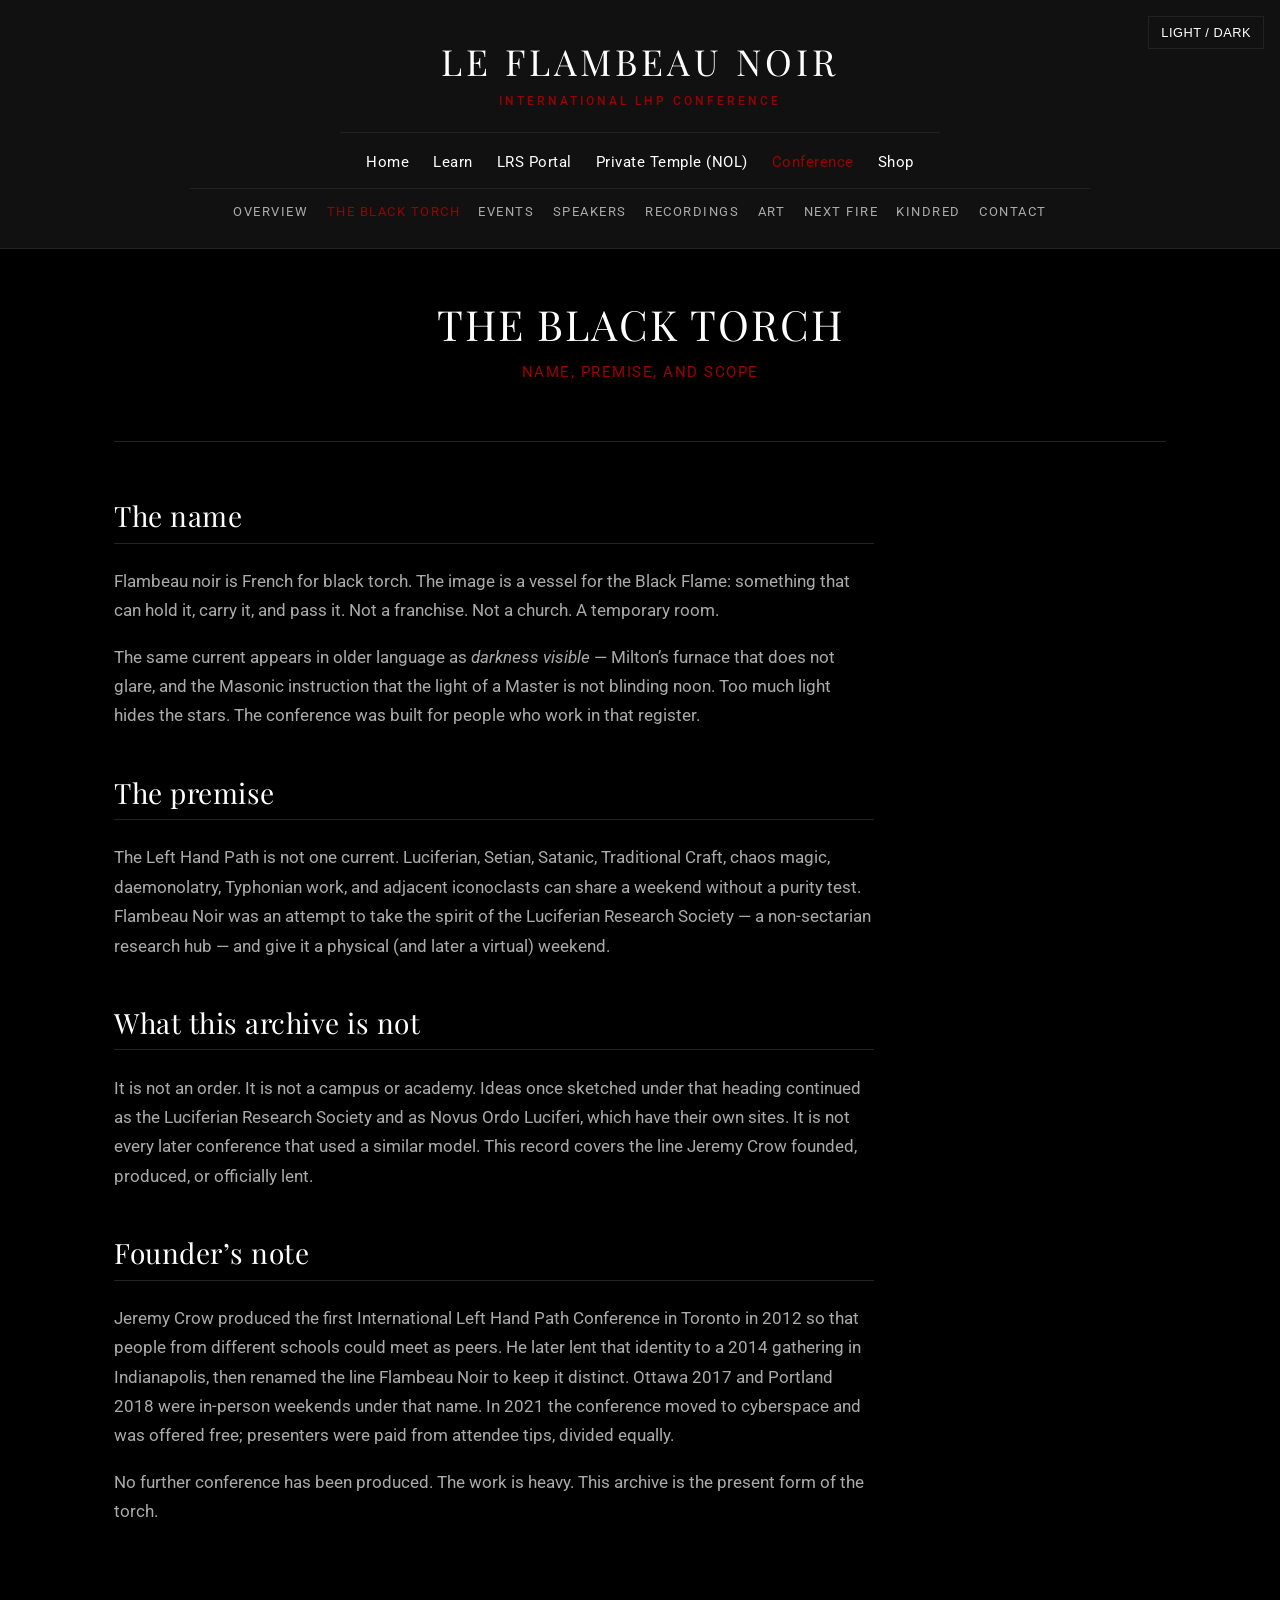
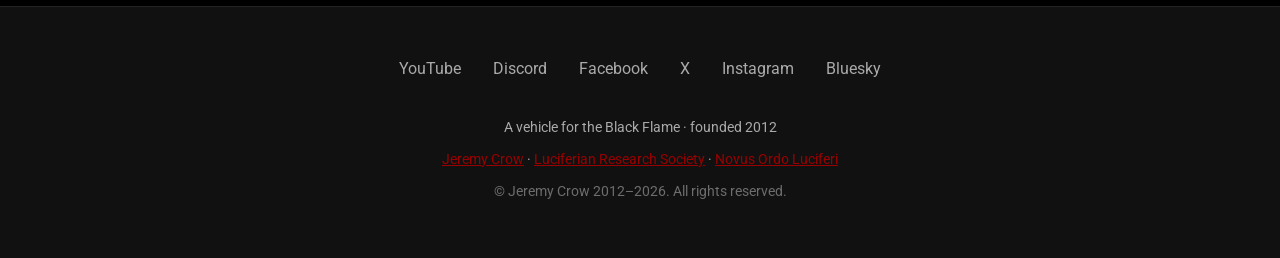
==== about.html @ a1343a39 "Add files via upload" ====
<!DOCTYPE html>
<html lang="en">
<head>
  <meta charset="utf-8">
  <meta name="viewport" content="width=device-width, initial-scale=1">
  <title>The Black Torch | Flambeau Noir</title>
  <meta name="description" content="Archive of Flambeau Noir, the International Left Hand Path Conference founded by Jeremy Crow in 2012.">
  <link rel="preconnect" href="https://fonts.googleapis.com">
  <link rel="preconnect" href="https://fonts.gstatic.com" crossorigin>
  <link href="https://fonts.googleapis.com/css2?family=Playfair+Display:ital,wght@0,400..900;1,400..900&family=Roboto:ital,wght@0,300;0,400;0,500;1,300;1,400&display=swap" rel="stylesheet">
  <link rel="stylesheet" href="styles.css">
</head>
<body>
  <button class="mode-toggle" id="modeToggle" type="button">Light / Dark</button>
  <header class="global-header">
    <div class="header-banner-container">
      <div class="site-text-banner space-esoteric">
        <a class="banner-title" href="index.html">Le Flambeau Noir</a>
        <div class="banner-sub">International LHP Conference</div>
      </div>
      <nav class="matrix-nav" aria-label="Network">
        <a href="https://www.jeremycrow.com/">Home</a>
        <a href="https://www.jeremycrow.com/learn.html">Learn</a>
        <a href="https://luciferianresearch.org/">LRS Portal</a>
        <a href="https://novusordoluciferi.com/">Private Temple (NOL)</a>
        <a href="index.html" class="active-node">Conference</a>
        <a href="https://jeremycrow.storenvy.com/">Shop</a>
      </nav>
      <nav class="archive-nav" aria-label="Archive">
        <a href="index.html" class="">Overview</a>
        <a href="about.html" class="active-node">The Black Torch</a>
        <a href="events.html" class="">Events</a>
        <a href="speakers.html" class="">Speakers</a>
        <a href="recordings.html" class="">Recordings</a>
        <a href="art.html" class="">Art</a>
        <a href="next.html" class="">Next Fire</a>
        <a href="related.html" class="">Kindred</a>
        <a href="contact.html" class="">Contact</a>
      </nav>
    </div>
  </header>
  <main class="archive-container">

    <section class="archive-hero">
      <h1>The Black Torch</h1>
      <p class="subtitle">Name, premise, and scope</p>
    </section>
    <div class="prose page-section">
      <h2>The name</h2>
      <p>Flambeau noir is French for black torch. The image is a vessel for the Black Flame: something that can hold it, carry it, and pass it. Not a franchise. Not a church. A temporary room.</p>
      <p>The same current appears in older language as <em>darkness visible</em> — Milton’s furnace that does not glare, and the Masonic instruction that the light of a Master is not blinding noon. Too much light hides the stars. The conference was built for people who work in that register.</p>
    </div>
    <div class="prose page-section">
      <h2>The premise</h2>
      <p>The Left Hand Path is not one current. Luciferian, Setian, Satanic, Traditional Craft, chaos magic, daemonolatry, Typhonian work, and adjacent iconoclasts can share a weekend without a purity test. Flambeau Noir was an attempt to take the spirit of the Luciferian Research Society — a non-sectarian research hub — and give it a physical (and later a virtual) weekend.</p>
    </div>
    <div class="prose page-section">
      <h2>What this archive is not</h2>
      <p>It is not an order. It is not a campus or academy. Ideas once sketched under that heading continued as the Luciferian Research Society and as Novus Ordo Luciferi, which have their own sites. It is not every later conference that used a similar model. This record covers the line Jeremy Crow founded, produced, or officially lent.</p>
    </div>
    <div class="prose page-section">
      <h2>Founder’s note</h2>
      <p>Jeremy Crow produced the first International Left Hand Path Conference in Toronto in 2012 so that people from different schools could meet as peers. He later lent that identity to a 2014 gathering in Indianapolis, then renamed the line Flambeau Noir to keep it distinct. Ottawa 2017 and Portland 2018 were in-person weekends under that name. In 2021 the conference moved to cyberspace and was offered free; presenters were paid from attendee tips, divided equally.</p>
      <p>No further conference has been produced. The work is heavy. This archive is the present form of the torch.</p>
    </div>

  </main>
  <footer class="global-footer">
    <div class="social-links">
      <a href="https://www.youtube.com/JeremyCrow">YouTube</a>
      <a href="https://discord.gg/GvjsS4C">Discord</a>
      <a href="https://www.facebook.com/PrimusJeremyCrow">Facebook</a>
      <a href="https://x.com/FlambeauNoir">X</a>
      <a href="https://www.instagram.com/jeremycrow/">Instagram</a>
      <a href="https://bsky.app/profile/jeremycrow.bsky.social">Bluesky</a>
    </div>
    <div class="footer-meta">
      <p>A vehicle for the Black Flame · founded 2012</p>
      <p><a href="https://www.jeremycrow.com/">Jeremy Crow</a> · <a href="https://luciferianresearch.org/">Luciferian Research Society</a> · <a href="https://novusordoluciferi.com/">Novus Ordo Luciferi</a></p>
      <p class="copyright">© Jeremy Crow 2012–2026. All rights reserved.</p>
    </div>
  </footer>
  <script src="script.js"></script>
</body>
</html>
---- styles.css ----
/* Flambeau Noir — same token family as JeremyCrow.com & LuciferianResearch.org */
:root {
  --bg-primary: #000000;
  --bg-secondary: #111111;
  --text-primary: #ffffff;
  --text-muted: #aaaaaa;
  --accent-color: #990000;
  --accent-hover: #c00000;
  --border-color: #222222;
  --font-serif: "Playfair Display", Georgia, serif;
  --font-sans: "Roboto", Helvetica, Arial, sans-serif;
}

body.light-mode {
  --bg-primary: #ffffff;
  --bg-secondary: #f5f5f5;
  --text-primary: #111111;
  --text-muted: #555555;
  --accent-color: #7a0000;
  --accent-hover: #990000;
  --border-color: #dddddd;
}

* { box-sizing: border-box; }

body {
  margin: 0;
  padding: 0;
  background-color: var(--bg-primary);
  color: var(--text-primary);
  font-family: var(--font-sans);
  line-height: 1.75;
  transition: background-color 0.3s ease, color 0.3s ease;
}

h1, h2, h3, h4 {
  font-family: var(--font-serif);
  font-weight: 600;
  letter-spacing: 0.5px;
  line-height: 1.3;
}

a { color: var(--accent-color); }
a:hover { color: var(--accent-hover); }

.global-header {
  background-color: var(--bg-secondary);
  border-bottom: 1px solid var(--border-color);
  padding-bottom: 0.5rem;
}

.site-text-banner {
  padding: 2.5rem 1rem 1.25rem;
  display: flex;
  flex-direction: column;
  align-items: center;
  text-align: center;
}

.banner-title {
  font-family: var(--font-serif);
  font-size: 2.25rem;
  font-weight: 400;
  letter-spacing: 4px;
  text-transform: uppercase;
  line-height: 1.2;
  color: var(--text-primary);
  text-decoration: none;
}

.banner-title:hover { color: var(--text-primary); }

.banner-sub {
  font-family: var(--font-sans);
  font-size: 0.75rem;
  font-weight: 500;
  color: var(--accent-color);
  letter-spacing: 3px;
  text-transform: uppercase;
  margin-top: 0.5rem;
}

.space-esoteric {
  border-bottom: 1px double var(--border-color);
  max-width: 600px;
  margin: 0 auto;
}

.matrix-nav,
.archive-nav {
  display: flex;
  justify-content: center;
  align-items: center;
  flex-wrap: wrap;
  gap: 1.5rem;
  padding: 0 1rem;
}

.matrix-nav {
  margin-top: 1rem;
  margin-bottom: 0.25rem;
}

.archive-nav {
  margin: 0.75rem 0 1rem;
  padding-top: 0.75rem;
  border-top: 1px solid var(--border-color);
  max-width: 900px;
  margin-left: auto;
  margin-right: auto;
  gap: 1.15rem;
}

.matrix-nav a,
.archive-nav a {
  color: var(--text-primary);
  text-decoration: none;
  font-size: 0.95rem;
  letter-spacing: 0.5px;
  transition: color 0.2s ease;
}

.archive-nav a {
  font-size: 0.82rem;
  text-transform: uppercase;
  letter-spacing: 1.5px;
  color: var(--text-muted);
}

.matrix-nav a:hover,
.matrix-nav a.active-node,
.archive-nav a:hover,
.archive-nav a.active-node {
  color: var(--accent-color);
}

.mode-toggle {
  position: fixed;
  top: 1rem;
  right: 1rem;
  background-color: var(--bg-secondary);
  color: var(--text-primary);
  border: 1px solid var(--border-color);
  padding: 0.5rem 0.75rem;
  font-size: 0.8rem;
  text-transform: uppercase;
  letter-spacing: 0.5px;
  cursor: pointer;
  z-index: 1000;
}

.mode-toggle:hover { border-color: var(--accent-color); }

.archive-container {
  max-width: 1100px;
  margin: 3rem auto;
  padding: 0 1.5rem;
}

.archive-hero {
  text-align: center;
  margin-bottom: 3.5rem;
  border-bottom: 1px solid var(--border-color);
  padding-bottom: 2.25rem;
}

.archive-hero h1 {
  font-size: 2.6rem;
  margin: 0 0 0.5rem;
  text-transform: uppercase;
  letter-spacing: 2px;
  font-weight: 400;
}

.subtitle {
  font-family: var(--font-sans);
  font-size: 0.95rem;
  color: var(--accent-color);
  text-transform: uppercase;
  letter-spacing: 1.5px;
  margin: 0 0 1.25rem;
}

.lede,
.lineage-statement {
  max-width: 720px;
  margin: 0 auto;
  color: var(--text-muted);
  font-size: 1.05rem;
}

.year-spine {
  display: grid;
  grid-template-columns: repeat(5, 1fr);
  gap: 0.75rem;
  margin: 0 0 3.5rem;
}

.year-card {
  display: block;
  border: 1px solid var(--border-color);
  background: var(--bg-secondary);
  padding: 1.15rem 0.9rem;
  text-decoration: none;
  color: var(--text-primary);
  min-height: 8.5rem;
}

.year-card:hover {
  border-color: var(--accent-color);
  color: var(--text-primary);
}

.year-card .yr {
  display: block;
  font-family: var(--font-serif);
  font-size: 1.6rem;
  color: var(--accent-color);
  letter-spacing: 1px;
}

.year-card .place {
  display: block;
  margin-top: 0.35rem;
  font-size: 0.92rem;
}

.year-card .tag {
  display: block;
  margin-top: 0.5rem;
  font-size: 0.75rem;
  color: var(--text-muted);
  text-transform: uppercase;
  letter-spacing: 1px;
}

.archive-grid {
  display: grid;
  grid-template-columns: 1fr 280px;
  gap: 3.5rem;
  align-items: start;
}

.philosophical-block h2,
.event-year-block h2,
.page-section h2 {
  font-size: 1.75rem;
  border-bottom: 1px solid var(--border-color);
  padding-bottom: 0.5rem;
  font-weight: 400;
}

.philosophical-block p,
.event-year-block p,
.page-section p,
.prose p {
  color: var(--text-muted);
  font-size: 1.05rem;
}

.prose { max-width: 760px; }
.prose + .prose, .page-section + .page-section { margin-top: 2.75rem; }

blockquote {
  margin: 1.5rem 0;
  padding: 0.25rem 0 0.25rem 1.25rem;
  border-left: 3px solid var(--accent-color);
  color: var(--text-muted);
  font-family: var(--font-serif);
  font-style: italic;
  font-size: 1.15rem;
}

.sidebar-historical { position: sticky; top: 5rem; }

.panel-section h3 {
  font-size: 0.95rem;
  text-transform: uppercase;
  letter-spacing: 1.5px;
  border-bottom: 1px solid var(--border-color);
  padding-bottom: 0.5rem;
  margin: 0 0 1rem;
  font-weight: 400;
}

.presenter-list,
.plain-list {
  list-style: none;
  padding: 0;
  margin: 0;
}

.presenter-list li,
.plain-list li {
  padding: 0.4rem 0;
  color: var(--text-muted);
  border-bottom: 1px dashed #1c1c1c;
}

body.light-mode .presenter-list li,
body.light-mode .plain-list li {
  border-bottom: 1px dashed #e5e5e5;
}

.presenter-list a, .plain-list a { text-decoration: none; }

.network-card {
  background: var(--bg-secondary);
  border: 1px solid var(--border-color);
  padding: 1.5rem;
  margin-top: 2rem;
}

.network-link {
  display: block;
  color: var(--accent-color);
  text-decoration: none;
  font-weight: 500;
  margin: 0.45rem 0;
}

.timeline {
  width: 100%;
  border-collapse: collapse;
  font-size: 0.95rem;
}

.timeline th,
.timeline td {
  text-align: left;
  padding: 0.7rem 0.6rem;
  border-bottom: 1px solid var(--border-color);
  vertical-align: top;
}

.timeline th {
  color: var(--text-muted);
  font-weight: 500;
  text-transform: uppercase;
  letter-spacing: 1px;
  font-size: 0.75rem;
}

.timeline a { text-decoration: none; }

.meta-row {
  color: var(--text-muted);
  font-size: 0.92rem;
  text-transform: uppercase;
  letter-spacing: 1.5px;
  margin-bottom: 1.5rem;
}

.speaker-grid {
  display: grid;
  grid-template-columns: repeat(auto-fill, minmax(240px, 1fr));
  gap: 1rem;
}

.speaker-card {
  border: 1px solid var(--border-color);
  padding: 1rem 1.1rem;
  background: var(--bg-secondary);
}

.speaker-card h3 {
  margin: 0 0 0.35rem;
  font-size: 1.15rem;
  font-weight: 400;
}

.speaker-card .years {
  font-size: 0.78rem;
  color: var(--accent-color);
  letter-spacing: 1px;
  text-transform: uppercase;
}

.speaker-card p {
  margin: 0.55rem 0 0;
  color: var(--text-muted);
  font-size: 0.92rem;
}

.recording {
  border-bottom: 1px solid var(--border-color);
  padding: 1.1rem 0;
}

.recording h3 {
  margin: 0 0 0.25rem;
  font-size: 1.2rem;
  font-weight: 400;
}

.recording .who { color: var(--accent-color); font-size: 0.9rem; }

.cta-wrapper { text-align: center; margin: 2.5rem 0; }

.cta-button {
  display: inline-block;
  background-color: var(--accent-color);
  color: #fff;
  font-family: var(--font-sans);
  font-weight: 500;
  text-transform: uppercase;
  letter-spacing: 1px;
  font-size: 0.85rem;
  padding: 0.95rem 1.75rem;
  text-decoration: none;
  border-radius: 0;
}

.cta-button:hover {
  background-color: var(--accent-hover);
  color: #fff;
}

.related-cards {
  display: grid;
  grid-template-columns: 1fr 1fr;
  gap: 1.25rem;
}

.related-cards article {
  border: 1px solid var(--border-color);
  background: var(--bg-secondary);
  padding: 1.5rem;
}

.status-note {
  border: 1px solid var(--border-color);
  padding: 1.25rem 1.4rem;
  background: var(--bg-secondary);
  color: var(--text-muted);
}

.global-footer {
  background-color: var(--bg-secondary);
  border-top: 1px solid var(--border-color);
  padding: 3rem 1.5rem;
  text-align: center;
  margin-top: 5rem;
}

.social-links {
  display: flex;
  justify-content: center;
  flex-wrap: wrap;
  gap: 2rem;
  margin-bottom: 2rem;
}

.social-links a {
  color: var(--text-muted);
  text-decoration: none;
}

.social-links a:hover { color: var(--text-primary); }

.footer-meta p {
  margin: 0.4rem 0;
  font-size: 0.9rem;
  color: var(--text-muted);
}

.copyright {
  margin-top: 1.5rem;
  font-size: 0.8rem;
  opacity: 0.6;
}

@media (max-width: 900px) {
  .archive-grid,
  .related-cards,
  .year-spine { grid-template-columns: 1fr; }
  .archive-hero h1 { font-size: 2rem; }
  .matrix-nav, .archive-nav {
    flex-direction: column;
    gap: 0.65rem;
  }
  .year-card { min-height: 0; }
}

@media (max-width: 600px) {
  .banner-title { font-size: 1.5rem; letter-spacing: 2px; }
  .banner-sub { font-size: 0.65rem; letter-spacing: 1.5px; }
}
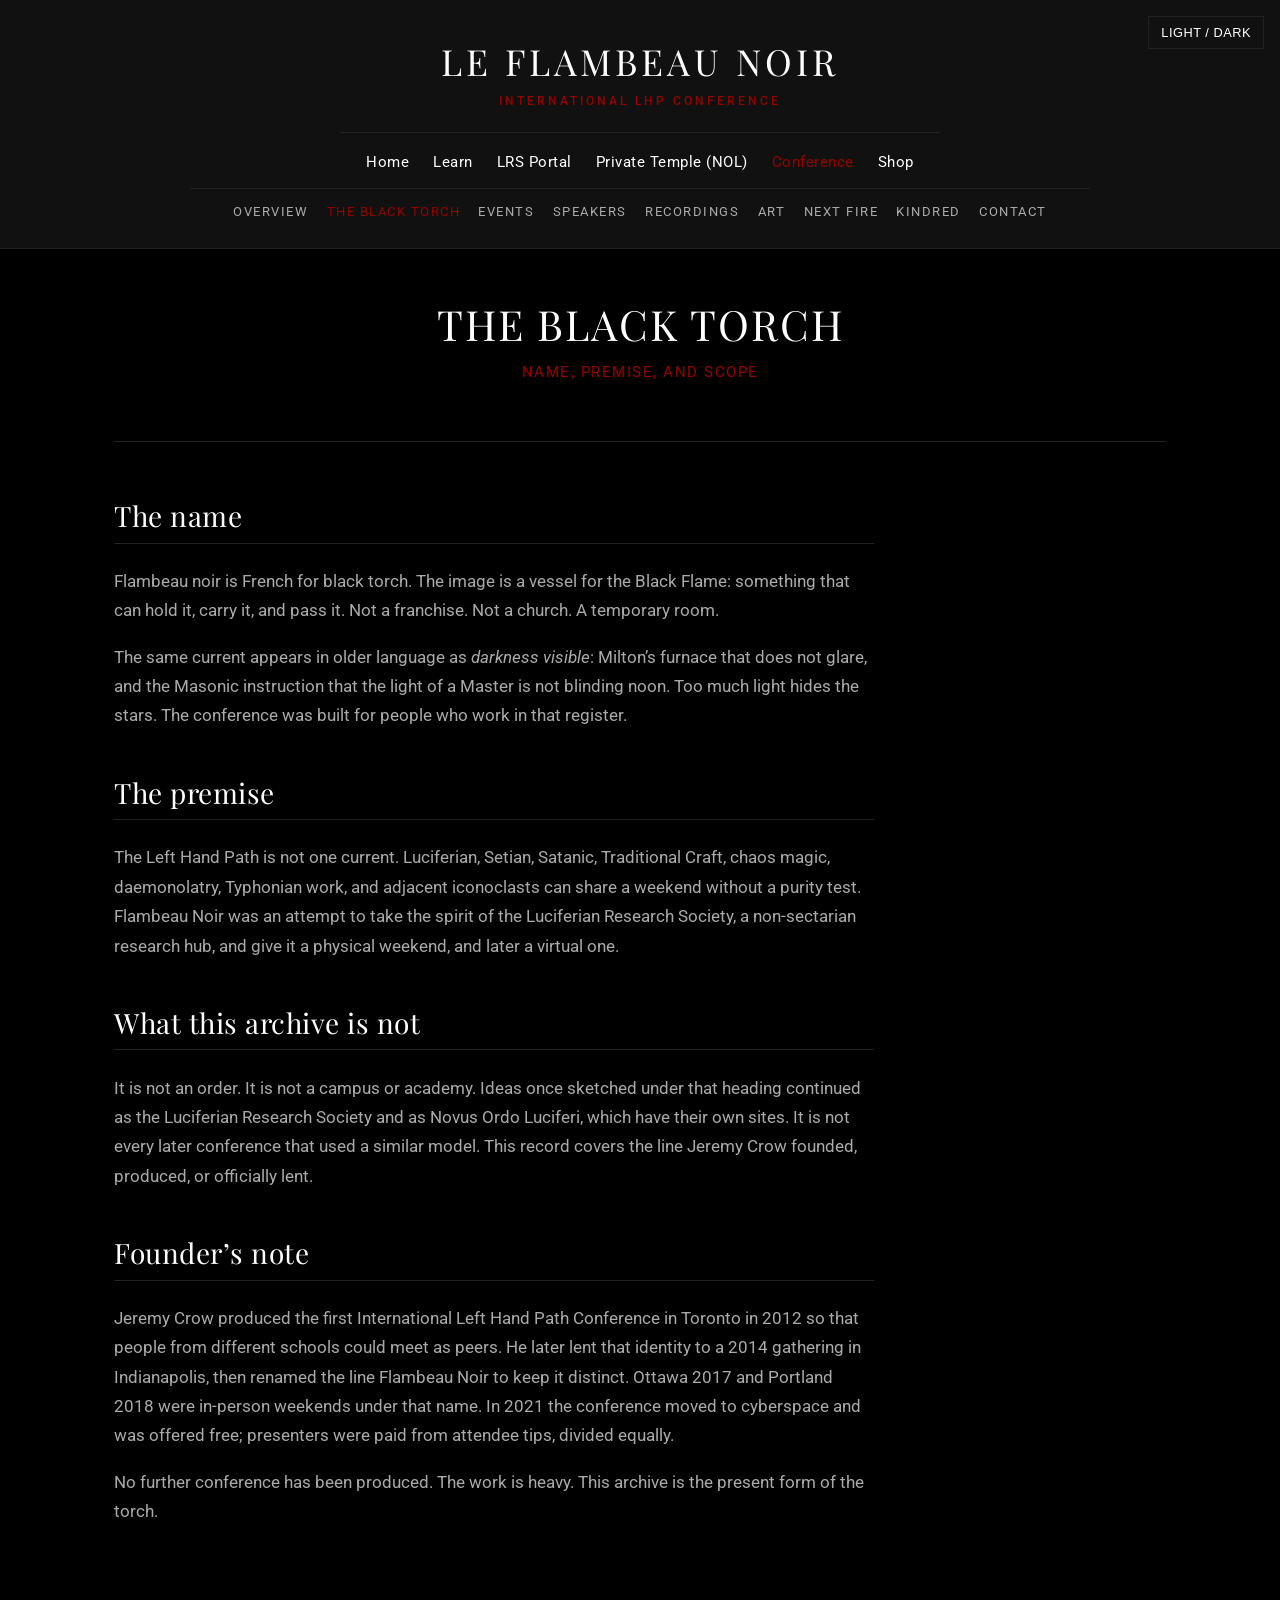
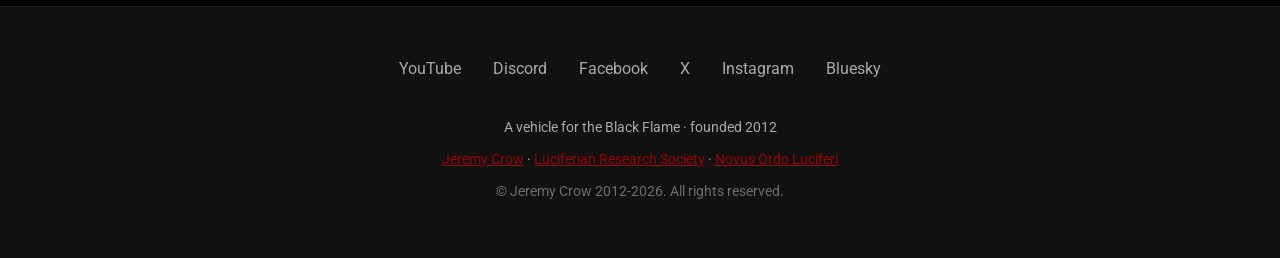
==== commit e9094b83: "Add files via upload" ====
--- a/about.html
+++ b/about.html
@@ -48,11 +48,11 @@
     <div class="prose page-section">
       <h2>The name</h2>
       <p>Flambeau noir is French for black torch. The image is a vessel for the Black Flame: something that can hold it, carry it, and pass it. Not a franchise. Not a church. A temporary room.</p>
-      <p>The same current appears in older language as <em>darkness visible</em> — Milton’s furnace that does not glare, and the Masonic instruction that the light of a Master is not blinding noon. Too much light hides the stars. The conference was built for people who work in that register.</p>
+      <p>The same current appears in older language as <em>darkness visible</em>: Milton’s furnace that does not glare, and the Masonic instruction that the light of a Master is not blinding noon. Too much light hides the stars. The conference was built for people who work in that register.</p>
     </div>
     <div class="prose page-section">
       <h2>The premise</h2>
-      <p>The Left Hand Path is not one current. Luciferian, Setian, Satanic, Traditional Craft, chaos magic, daemonolatry, Typhonian work, and adjacent iconoclasts can share a weekend without a purity test. Flambeau Noir was an attempt to take the spirit of the Luciferian Research Society — a non-sectarian research hub — and give it a physical (and later a virtual) weekend.</p>
+      <p>The Left Hand Path is not one current. Luciferian, Setian, Satanic, Traditional Craft, chaos magic, daemonolatry, Typhonian work, and adjacent iconoclasts can share a weekend without a purity test. Flambeau Noir was an attempt to take the spirit of the Luciferian Research Society, a non-sectarian research hub, and give it a physical weekend, and later a virtual one.</p>
     </div>
     <div class="prose page-section">
       <h2>What this archive is not</h2>
@@ -77,7 +77,7 @@
     <div class="footer-meta">
       <p>A vehicle for the Black Flame · founded 2012</p>
       <p><a href="https://www.jeremycrow.com/">Jeremy Crow</a> · <a href="https://luciferianresearch.org/">Luciferian Research Society</a> · <a href="https://novusordoluciferi.com/">Novus Ordo Luciferi</a></p>
-      <p class="copyright">© Jeremy Crow 2012–2026. All rights reserved.</p>
+      <p class="copyright">© Jeremy Crow 2012-2026. All rights reserved.</p>
     </div>
   </footer>
   <script src="script.js"></script>
--- a/styles.css
+++ b/styles.css
@@ -1,4 +1,4 @@
-/* Flambeau Noir — same token family as JeremyCrow.com & LuciferianResearch.org */
+/* Flambeau Noir: same token family as JeremyCrow.com & LuciferianResearch.org */
 :root {
   --bg-primary: #000000;
   --bg-secondary: #111111;
@@ -486,3 +486,12 @@
   .banner-title { font-size: 1.5rem; letter-spacing: 2px; }
   .banner-sub { font-size: 0.65rem; letter-spacing: 1.5px; }
 }
+
+.columns-2 {
+  columns: 2;
+  column-gap: 2.5rem;
+}
+.columns-2 li { break-inside: avoid; }
+@media (max-width: 600px) {
+  .columns-2 { columns: 1; }
+}
